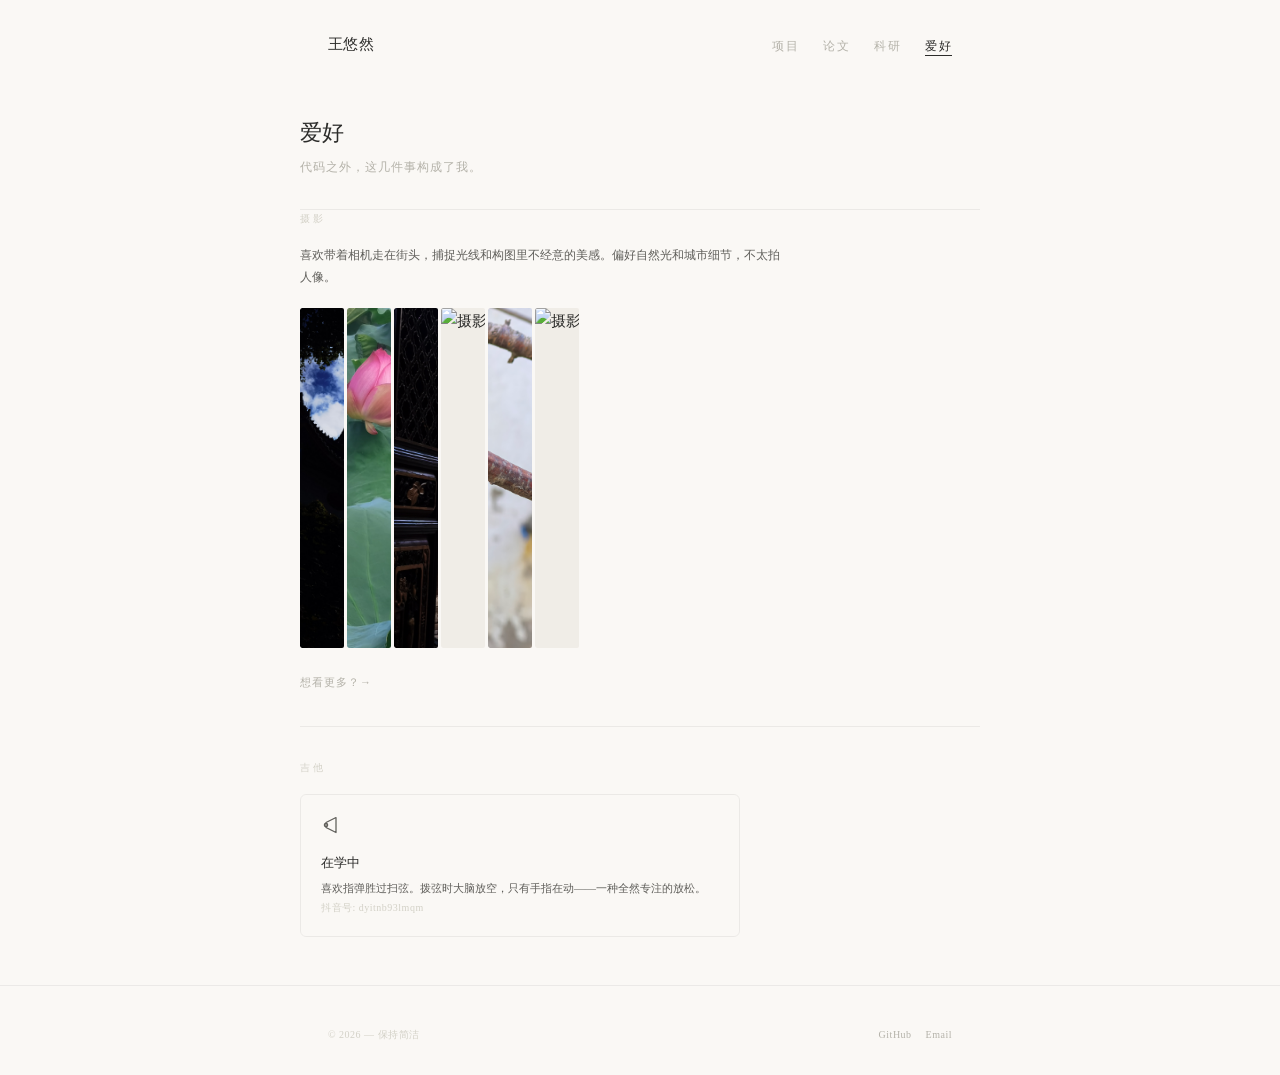
==== hobbies.html @ 381ab603 "Initial commit: personal website with projects, papers, research, hobbies sections" ====
<!DOCTYPE html>
<html lang="zh-CN">
<head>
  <meta charset="UTF-8">
  <meta name="viewport" content="width=device-width, initial-scale=1.0">
  <title>爱好 &middot; 王悠然</title>
  <link rel="stylesheet" href="style.css">
</head>
<body>

  <div class="page-turn-overlay" id="pageOverlay"></div>

  <nav class="site-nav">
    <div class="site-nav-inner">
      <a href="index.html" class="nav-logo">王悠然</a>
      <ul class="nav-links">
        <li><a href="projects.html">项目</a></li>
        <li><a href="papers.html">论文</a></li>
        <li><a href="research.html">科研</a></li>
        <li><a href="hobbies.html" class="active">爱好</a></li>
      </ul>
    </div>
  </nav>

  <div class="page-content">

    <section class="page-header site-container">
      <div class="page-title">爱好</div>
      <div class="page-subtitle">代码之外，这几件事构成了我。</div>
    </section>

    <!-- 摄影 -->
    <section class="section site-container" id="photo-gallery" style="padding-top: 0;">
      <div class="section-label">摄影</div>
      <p style="font-size: 12px; color: var(--ink-secondary); font-family: var(--serif); line-height: 1.8; margin-bottom: 20px; max-width: 480px;">
        喜欢带着相机走在街头，捕捉光线和构图里不经意的美感。偏好自然光和城市细节，不太拍人像。
      </p>

      <!-- 图片画廊 — 横向堆叠，hover 展开 -->
      <div class="gallery-stack" id="gallery">
        <div class="gallery-item" data-index="0">
          <img src="photos/IMG_20230803_162251.jpg" alt="摄影作品 1" loading="lazy">
        </div>
        <div class="gallery-item" data-index="1">
          <img src="photos/IMG_20230805_094213.jpg" alt="摄影作品 2" loading="lazy">
        </div>
        <div class="gallery-item" data-index="2">
          <img src="photos/IMG_20250801_101516.jpg" alt="摄影作品 3" loading="lazy">
        </div>
        <div class="gallery-item" data-index="3">
          <img src="photos/IMG_20250920_091611.jpg" alt="摄影作品 4" loading="lazy">
        </div>
        <div class="gallery-item" data-index="4">
          <img src="photos/IMG_20250920_091704.jpg" alt="摄影作品 5" loading="lazy">
        </div>
        <div class="gallery-item" data-index="5">
          <img src="photos/IMG_20260312_165911.jpg" alt="摄影作品 6" loading="lazy">
        </div>
      </div>

      <a href="#" class="gallery-more" onclick="return false;" title="后续接入外部相册链接">想看更多？&rarr;</a>
    </section>

    <!-- 吉他 -->
    <section class="section site-container">
      <div class="section-label">吉他</div>

      <div class="hobby-card" style="max-width: 440px;">
        <div class="hobby-icon">
          <svg width="20" height="20" viewBox="0 0 24 24" fill="none" stroke="#5F5E5A" stroke-width="1.5" stroke-linecap="round" stroke-linejoin="round"><path d="M18 3L6 9v6l12 6V3z"/><circle cx="6" cy="12" r="2"/></svg>
        </div>
        <div class="hobby-title">在学中</div>
        <div class="hobby-desc">喜欢指弹胜过扫弦。拨弦时大脑放空，只有手指在动——一种全然专注的放松。</div>

        <div class="douyin-id">抖音号: dyitnb93lmqm</div>
      </div>
    </section>

  </div>

  <footer class="site-footer">
    <div class="site-footer-inner">
      <div class="footer-copy">&copy; 2026 &mdash; 保持简洁</div>
      <div class="footer-links">
        <a href="https://github.com/youranwang-hub" target="_blank">GitHub</a>
        <a href="mailto:youranwang636@gmail.com">Email</a>
      </div>
    </div>
  </footer>

  <!-- Lightbox -->
  <div class="lightbox-overlay" id="lightbox">
    <button class="lightbox-close" id="lightboxClose" aria-label="关闭"></button>
    <button class="lightbox-nav lightbox-prev" id="lightboxPrev" aria-label="上一张"><div class="lightbox-arrow"></div></button>
    <img src="" alt="" id="lightboxImg">
    <button class="lightbox-nav lightbox-next" id="lightboxNext" aria-label="下一张"><div class="lightbox-arrow"></div></button>
    <div class="lightbox-counter" id="lightboxCounter"></div>
  </div>

  <script>
    // --- Gallery Data ---
    const galleryItems = document.querySelectorAll('.gallery-item');
    const lightbox = document.getElementById('lightbox');
    const lightboxImg = document.getElementById('lightboxImg');
    const lightboxCounter = document.getElementById('lightboxCounter');
    let currentIndex = 0;

    function openLightbox(index) {
      currentIndex = index;
      const item = galleryItems[index];
      if (!item) return;
      const img = item.querySelector('img');
      lightboxImg.src = img.src;
      lightboxImg.alt = img.alt;
      lightboxCounter.textContent = (index + 1) + ' / ' + galleryItems.length;
      lightbox.classList.add('open');
      updateNavButtons();
      document.body.style.overflow = 'hidden';
    }

    function closeLightbox() {
      lightbox.classList.remove('open');
      document.body.style.overflow = '';
    }

    function prevImage() {
      if (currentIndex > 0) {
        currentIndex--;
        const img = galleryItems[currentIndex].querySelector('img');
        lightboxImg.src = img.src;
        lightboxImg.alt = img.alt;
        lightboxCounter.textContent = (currentIndex + 1) + ' / ' + galleryItems.length;
        updateNavButtons();
      }
    }

    function nextImage() {
      if (currentIndex < galleryItems.length - 1) {
        currentIndex++;
        const img = galleryItems[currentIndex].querySelector('img');
        lightboxImg.src = img.src;
        lightboxImg.alt = img.alt;
        lightboxCounter.textContent = (currentIndex + 1) + ' / ' + galleryItems.length;
        updateNavButtons();
      }
    }

    function updateNavButtons() {
      document.getElementById('lightboxPrev').disabled = currentIndex === 0;
      document.getElementById('lightboxNext').disabled = currentIndex === galleryItems.length - 1;
    }

    // Event bindings
    galleryItems.forEach((item, i) => {
      item.addEventListener('click', () => openLightbox(i));
    });

    document.getElementById('lightboxClose').addEventListener('click', closeLightbox);
    document.getElementById('lightboxPrev').addEventListener('click', prevImage);
    document.getElementById('lightboxNext').addEventListener('click', nextImage);

    lightbox.addEventListener('click', function(e) {
      if (e.target === lightbox) closeLightbox();
    });

    document.addEventListener('keydown', function(e) {
      if (!lightbox.classList.contains('open')) return;
      if (e.key === 'Escape') closeLightbox();
      if (e.key === 'ArrowLeft') prevImage();
      if (e.key === 'ArrowRight') nextImage();
    });

    // --- Page Turn Transition ---
    document.querySelectorAll('a[href]').forEach(link => {
      const href = link.getAttribute('href');
      if (!href || href === '#' || href.startsWith('http') || href.startsWith('mailto')) return;
      link.addEventListener('click', function(e) {
        e.preventDefault();
        const overlay = document.getElementById('pageOverlay');
        overlay.classList.add('active');
        setTimeout(() => { window.location.href = href; }, 560);
      });
    });
  </script>

</body>
</html>
---- style.css ----
/* ============================================
   纸质感个人网站 - 共享样式
   ============================================ */

/* --- Reset & Base --- */
*, *::before, *::after {
  margin: 0;
  padding: 0;
  box-sizing: border-box;
}

:root {
  --paper: #FAF8F5;
  --paper-alt: #F3F0EB;
  --ink: #2C2C2A;
  --ink-secondary: #5F5E5A;
  --ink-muted: #B4B2A9;
  --ink-hint: #D3D1C7;
  --accent: #185FA5;
  --accent-warm: #BA7517;
  --serif: Georgia, 'Times New Roman', 'Noto Serif SC', serif;
  --sans: -apple-system, BlinkMacSystemFont, 'Segoe UI', 'Noto Sans SC', sans-serif;
  --transition-fast: 200ms cubic-bezier(0.25, 0.46, 0.45, 0.94);
  --transition-medium: 400ms cubic-bezier(0.25, 0.46, 0.45, 0.94);
  --transition-slow: 600ms cubic-bezier(0.25, 0.46, 0.45, 0.94);
}

html {
  scroll-behavior: smooth;
}

body {
  font-family: var(--sans);
  background: var(--paper);
  color: var(--ink);
  line-height: 1.7;
  font-size: 15px;
  min-height: 100vh;
  -webkit-font-smoothing: antialiased;
}

/* --- Page Transition Overlay --- */
.page-turn-overlay {
  position: fixed;
  top: 0;
  left: 0;
  width: 100%;
  height: 100%;
  background: var(--paper);
  z-index: 9999;
  transform: translateX(100%);
  pointer-events: none;
}

.page-turn-overlay.active {
  animation: pageTurnIn 600ms cubic-bezier(0.25, 0.46, 0.45, 0.94) forwards;
}

@keyframes pageTurnIn {
  0%   { transform: translateX(100%); }
  100% { transform: translateX(0%); }
}

@keyframes pageTurnOut {
  0%   { transform: translateX(0%); opacity: 1; }
  100% { transform: translateX(-8%); opacity: 0; }
}

/* --- Page Load Animation --- */
.page-content {
  animation: pageReveal 600ms cubic-bezier(0.25, 0.46, 0.45, 0.94) both;
}

@keyframes pageReveal {
  0%   { opacity: 0; transform: translateX(30px); }
  100% { opacity: 1; transform: translateX(0); }
}

/* --- Layout --- */
.site-container {
  max-width: 680px;
  margin: 0 auto;
  padding: 0 28px;
}

/* --- Navigation --- */
.site-nav {
  padding: 32px 0 0 0;
  margin-bottom: 8px;
}

.site-nav-inner {
  max-width: 680px;
  margin: 0 auto;
  padding: 0 28px;
  display: flex;
  align-items: center;
  justify-content: space-between;
}

.nav-logo {
  font-family: var(--serif);
  font-size: 15px;
  font-weight: 500;
  color: var(--ink);
  text-decoration: none;
  letter-spacing: 0.3px;
  transition: color var(--transition-fast);
}

.nav-logo:hover {
  color: var(--accent);
}

.nav-links {
  display: flex;
  gap: 24px;
  list-style: none;
}

.nav-links a {
  font-size: 12px;
  color: var(--ink-muted);
  text-decoration: none;
  letter-spacing: 1.5px;
  text-transform: none;
  font-family: var(--serif);
  position: relative;
  transition: color var(--transition-fast);
}

.nav-links a::after {
  content: '';
  position: absolute;
  bottom: -2px;
  left: 0;
  width: 0;
  height: 0.5px;
  background: var(--ink);
  transition: width var(--transition-medium);
}

.nav-links a:hover {
  color: var(--ink);
}

.nav-links a:hover::after {
  width: 100%;
}

.nav-links a.active {
  color: var(--ink);
}

.nav-links a.active::after {
  width: 100%;
}

/* --- Header / Hero --- */
.hero {
  padding: 56px 0 40px 0;
}

.hero-name {
  font-family: var(--serif);
  font-size: 28px;
  font-weight: 500;
  color: var(--ink);
  letter-spacing: 0.5px;
  margin-bottom: 6px;
}

.hero-tagline {
  font-family: var(--serif);
  font-size: 12px;
  color: var(--ink-muted);
  letter-spacing: 1px;
  margin-bottom: 20px;
}

.hero-divider {
  width: 28px;
  height: 0.5px;
  background: var(--ink-hint);
  margin-bottom: 18px;
}

.hero-desc {
  font-size: 14px;
  color: var(--ink-secondary);
  line-height: 1.9;
  max-width: 440px;
  margin-bottom: 20px;
}

.hero-links {
  display: flex;
  gap: 18px;
}

.hero-links a {
  font-size: 12px;
  color: var(--ink-muted);
  text-decoration: none;
  font-family: var(--serif);
  letter-spacing: 0.5px;
  position: relative;
  transition: color var(--transition-fast);
}

.hero-links a::after {
  content: '';
  position: absolute;
  bottom: -1px;
  left: 0;
  width: 0;
  height: 0.5px;
  background: var(--ink-muted);
  transition: width var(--transition-medium);
}

.hero-links a:hover {
  color: var(--accent);
}

.hero-links a:hover::after {
  width: 100%;
  background: var(--accent);
}

/* --- Section --- */
.section {
  padding: 32px 0;
  border-top: 0.5px solid rgba(0,0,0,0.06);
}

.section-label {
  font-family: var(--serif);
  font-size: 10px;
  color: var(--ink-hint);
  letter-spacing: 3px;
  text-transform: uppercase;
  margin-bottom: 18px;
}

/* --- Project Card --- */
.project-card {
  padding: 18px 0;
  border-bottom: 0.5px solid rgba(0,0,0,0.04);
  cursor: pointer;
  transition: background var(--transition-fast);
  margin: 0 -8px;
  padding-left: 8px;
  padding-right: 8px;
  border-radius: 4px;
}

.project-card:first-of-type {
  border-top: 0.5px solid rgba(0,0,0,0.04);
}

.project-card:hover {
  background: rgba(0,0,0,0.015);
}

.project-card-header {
  display: flex;
  align-items: baseline;
  justify-content: space-between;
  gap: 12px;
  flex-wrap: wrap;
}

.project-title {
  font-size: 14px;
  font-weight: 500;
  color: var(--ink);
  position: relative;
  display: inline;
}

.project-card:hover .project-title {
  color: var(--accent);
}

.project-title-underline {
  position: absolute;
  bottom: -1px;
  left: 0;
  width: 0;
  height: 0.5px;
  background: var(--accent);
  transition: width var(--transition-medium);
}

.project-card:hover .project-title-underline {
  width: 100%;
}

.project-year {
  font-size: 11px;
  color: var(--ink-hint);
  font-family: var(--serif);
  flex-shrink: 0;
}

.project-desc {
  font-size: 12px;
  color: var(--ink-secondary);
  line-height: 1.7;
  margin-top: 4px;
  font-family: var(--serif);
}

.project-tags {
  display: flex;
  gap: 8px;
  margin-top: 8px;
  flex-wrap: wrap;
}

.project-tag {
  font-size: 10px;
  color: var(--ink-muted);
  letter-spacing: 0.5px;
  padding: 2px 0;
}

/* --- Expandable Detail --- */
.project-detail {
  max-height: 0;
  overflow: hidden;
  transition: max-height var(--transition-medium), opacity var(--transition-medium);
  opacity: 0;
}

.project-detail.open {
  max-height: 600px;
  opacity: 1;
}

.project-detail-inner {
  padding: 14px 0 6px 0;
  font-size: 12.5px;
  color: var(--ink-secondary);
  line-height: 1.85;
}

.project-detail-inner a {
  color: var(--accent);
  text-decoration: none;
  position: relative;
}

.project-detail-inner a::after {
  content: '';
  position: absolute;
  bottom: -1px;
  left: 0;
  width: 0;
  height: 0.5px;
  background: var(--accent);
  transition: width var(--transition-medium);
}

.project-detail-inner a:hover::after {
  width: 100%;
}

.expand-icon {
  display: inline-block;
  transition: transform var(--transition-fast);
  font-size: 10px;
  color: var(--ink-hint);
  margin-left: 4px;
}

.expand-icon.open {
  transform: rotate(90deg);
}

/* --- Writing Entry --- */
.writing-entry {
  padding: 16px 0;
  border-bottom: 0.5px solid rgba(0,0,0,0.04);
}

.writing-entry:first-of-type {
  border-top: 0.5px solid rgba(0,0,0,0.04);
}

.writing-date {
  font-size: 10px;
  color: var(--ink-hint);
  font-family: var(--serif);
  letter-spacing: 2px;
  margin-bottom: 4px;
}

.writing-title {
  font-size: 14px;
  font-weight: 500;
  color: var(--ink);
  text-decoration: none;
  display: inline;
  position: relative;
  transition: color var(--transition-fast);
}

.writing-title::after {
  content: '';
  position: absolute;
  bottom: -1px;
  left: 0;
  width: 0;
  height: 0.5px;
  background: var(--ink);
  transition: width var(--transition-medium);
}

.writing-title:hover {
  color: var(--accent);
}

.writing-title:hover::after {
  width: 100%;
  background: var(--accent);
}

.writing-excerpt {
  font-size: 12px;
  color: var(--ink-secondary);
  line-height: 1.7;
  margin-top: 4px;
  font-family: var(--serif);
}

/* --- Now Section --- */
.now-grid {
  display: grid;
  grid-template-columns: repeat(auto-fit, minmax(140px, 1fr));
  gap: 16px;
}

.now-item-label {
  font-size: 10px;
  color: var(--ink-hint);
  font-family: var(--serif);
  letter-spacing: 1.5px;
  margin-bottom: 4px;
}

.now-item-value {
  font-size: 13px;
  color: var(--ink);
  line-height: 1.5;
}

/* --- Footer --- */
.site-footer {
  padding: 40px 0 32px 0;
  margin-top: 16px;
  border-top: 0.5px solid rgba(0,0,0,0.06);
}

.site-footer-inner {
  max-width: 680px;
  margin: 0 auto;
  padding: 0 28px;
  display: flex;
  justify-content: space-between;
  align-items: center;
  flex-wrap: wrap;
  gap: 8px;
}

.footer-copy {
  font-size: 10px;
  color: var(--ink-hint);
  font-family: var(--serif);
  letter-spacing: 0.5px;
}

.footer-links {
  display: flex;
  gap: 14px;
}

.footer-links a {
  font-size: 10px;
  color: var(--ink-muted);
  text-decoration: none;
  font-family: var(--serif);
  letter-spacing: 0.5px;
  transition: color var(--transition-fast);
}

.footer-links a:hover {
  color: var(--ink);
}

/* --- Back Link --- */
.back-link {
  display: inline-flex;
  align-items: center;
  gap: 6px;
  font-size: 12px;
  color: var(--ink-muted);
  text-decoration: none;
  font-family: var(--serif);
  letter-spacing: 0.5px;
  margin-bottom: 24px;
  transition: color var(--transition-fast);
}

.back-link:hover {
  color: var(--accent);
}

.back-arrow {
  display: inline-block;
  transition: transform var(--transition-fast);
}

.back-link:hover .back-arrow {
  transform: translateX(-3px);
}

/* --- Project Detail Page --- */
.detail-meta {
  display: flex;
  gap: 24px;
  flex-wrap: wrap;
  margin: 16px 0 24px 0;
}

.detail-meta-item {
  font-size: 11px;
  color: var(--ink-muted);
  font-family: var(--serif);
}

.detail-meta-item span {
  color: var(--ink-secondary);
}

.detail-body {
  font-size: 13.5px;
  color: var(--ink-secondary);
  line-height: 1.9;
  max-width: 600px;
}

.detail-body p {
  margin-bottom: 16px;
}

.detail-body h3 {
  font-size: 14px;
  font-weight: 500;
  color: var(--ink);
  margin: 28px 0 10px 0;
}

.detail-body a {
  color: var(--accent);
  text-decoration: none;
  position: relative;
}

.detail-body a::after {
  content: '';
  position: absolute;
  bottom: -1px;
  left: 0;
  width: 0;
  height: 0.5px;
  background: var(--accent);
  transition: width var(--transition-medium);
}

.detail-body a:hover::after {
  width: 100%;
}

/* --- Page Header (sub pages) --- */
.page-header {
  padding: 48px 0 32px 0;
}

.page-title {
  font-family: var(--serif);
  font-size: 22px;
  font-weight: 500;
  color: var(--ink);
  letter-spacing: 0.3px;
  margin-bottom: 6px;
}

.page-subtitle {
  font-size: 12px;
  color: var(--ink-muted);
  font-family: var(--serif);
  letter-spacing: 1px;
}

/* --- Award Badge --- */
.award-badge {
  display: inline-block;
  font-size: 10px;
  color: #BA7517;
  background: #FAEEDA;
  padding: 1px 8px;
  border-radius: 3px;
  font-family: var(--serif);
  letter-spacing: 0.5px;
  margin-right: 8px;
}

.writing-entry .wrapper {
  margin-bottom: 4px;
  display: flex;
  align-items: center;
  flex-wrap: wrap;
}

/* --- Hobby Cards --- */
.hobby-grid {
  display: grid;
  grid-template-columns: repeat(auto-fit, minmax(200px, 1fr));
  gap: 16px;
}

.hobby-card {
  padding: 20px;
  border: 0.5px solid rgba(0,0,0,0.06);
  border-radius: 6px;
  transition: background var(--transition-fast);
}

.hobby-card:hover {
  background: rgba(0,0,0,0.015);
}

.hobby-icon {
  margin-bottom: 10px;
}

.hobby-title {
  font-size: 13px;
  font-weight: 500;
  color: var(--ink);
  margin-bottom: 4px;
}

.hobby-desc {
  font-size: 11px;
  color: var(--ink-secondary);
  font-family: var(--serif);
  line-height: 1.7;
}

/* --- Photo Gallery — Horizontal Stack --- */
.gallery-stack {
  display: flex;
  flex-direction: row;
  height: 340px;
  margin-bottom: 20px;
  overflow: hidden;
}

.gallery-item {
  flex: 0 0 44px;
  transition: flex 500ms cubic-bezier(0.25, 0.46, 0.45, 0.94);
  overflow: hidden;
  cursor: pointer;
  border-radius: 2px;
}

.gallery-item + .gallery-item {
  margin-left: 3px;
}

.gallery-item:hover {
  flex: 0 0 300px;
}

.gallery-item img {
  width: 300px;
  height: 340px;
  object-fit: cover;
  display: block;
  min-width: 300px;
  background: #F0EDE7;
  border-radius: 2px;
}

.gallery-more {
  display: inline-block;
  font-size: 11px;
  color: var(--ink-muted);
  text-decoration: none;
  font-family: var(--serif);
  letter-spacing: 1px;
  transition: color var(--transition-fast);
  position: relative;
}

.gallery-more::after {
  content: '';
  position: absolute;
  bottom: -1px;
  left: 0;
  width: 0;
  height: 0.5px;
  background: var(--ink-muted);
  transition: width var(--transition-medium);
}

.gallery-more:hover {
  color: var(--ink);
}

.gallery-more:hover::after {
  width: 100%;
}

/* --- Lightbox --- */
.lightbox-overlay {
  position: fixed;
  top: 0;
  left: 0;
  width: 100%;
  height: 100%;
  background: rgba(28, 28, 26, 0.94);
  z-index: 10000;
  display: flex;
  align-items: center;
  justify-content: center;
  opacity: 0;
  pointer-events: none;
  transition: opacity 300ms ease;
}

.lightbox-overlay.open {
  opacity: 1;
  pointer-events: auto;
}

.lightbox-overlay img {
  max-width: 88vw;
  max-height: 85vh;
  object-fit: contain;
  border-radius: 2px;
  box-shadow: 0 2px 40px rgba(0,0,0,0.3);
  transform: scale(0.95);
  transition: transform 300ms ease;
}

.lightbox-overlay.open img {
  transform: scale(1);
}

.lightbox-close {
  position: absolute;
  top: 28px;
  right: 32px;
  width: 36px;
  height: 36px;
  background: none;
  border: none;
  cursor: pointer;
  display: flex;
  align-items: center;
  justify-content: center;
  opacity: 0.6;
  transition: opacity var(--transition-fast);
}

.lightbox-close:hover {
  opacity: 1;
}

.lightbox-close::before,
.lightbox-close::after {
  content: '';
  position: absolute;
  width: 20px;
  height: 1px;
  background: #E8E6DD;
}

.lightbox-close::before { transform: rotate(45deg); }
.lightbox-close::after  { transform: rotate(-45deg); }

.lightbox-nav {
  position: absolute;
  top: 50%;
  transform: translateY(-50%);
  width: 48px;
  height: 48px;
  background: none;
  border: none;
  cursor: pointer;
  opacity: 0.5;
  transition: opacity var(--transition-fast);
  display: flex;
  align-items: center;
  justify-content: center;
}

.lightbox-nav:hover { opacity: 0.9; }
.lightbox-nav:disabled { opacity: 0.15; cursor: default; }

.lightbox-prev { left: 16px; }
.lightbox-next { right: 16px; }

.lightbox-arrow {
  width: 10px;
  height: 10px;
  border-top: 1px solid #E8E6DD;
  border-right: 1px solid #E8E6DD;
}

.lightbox-prev .lightbox-arrow { transform: rotate(-135deg); }
.lightbox-next .lightbox-arrow { transform: rotate(45deg); }

.lightbox-counter {
  position: absolute;
  bottom: 32px;
  left: 50%;
  transform: translateX(-50%);
  font-size: 11px;
  color: rgba(232,230,221,0.5);
  font-family: var(--serif);
  letter-spacing: 1px;
}

/* --- Douyin Link --- */
.douyin-link {
  display: inline-flex;
  align-items: center;
  gap: 6px;
  font-size: 12px;
  color: var(--accent);
  text-decoration: none;
  font-family: var(--serif);
  letter-spacing: 0.5px;
  margin-top: 10px;
  transition: color var(--transition-fast);
}

.douyin-link:hover {
  color: var(--ink);
}

.douyin-id {
  font-size: 10px;
  color: var(--ink-hint);
  font-family: var(--serif);
  letter-spacing: 0.5px;
  margin-top: 2px;
}

/* --- Responsive --- */
@media (max-width: 640px) {
  .gallery-stack {
    flex-wrap: wrap;
    height: auto;
    gap: 4px;
  }
  .gallery-item {
    flex: 0 0 calc(50% - 2px) !important;
    height: 160px;
    margin-left: 0 !important;
  }
  .gallery-item img {
    width: 100%;
    height: 160px;
    min-width: 0;
  }
  .lightbox-close {
    top: 16px;
    right: 16px;
  }
  .lightbox-prev { left: 6px; }
  .lightbox-next { right: 6px; }
  .lightbox-nav { width: 40px; height: 40px; }
}
@media (max-width: 640px) {
  .site-container {
    padding: 0 20px;
  }
  .site-nav-inner {
    padding: 0 20px;
  }
  .hero-name {
    font-size: 22px;
  }
  .nav-links {
    gap: 14px;
  }
  .now-grid {
    grid-template-columns: 1fr 1fr;
  }
}
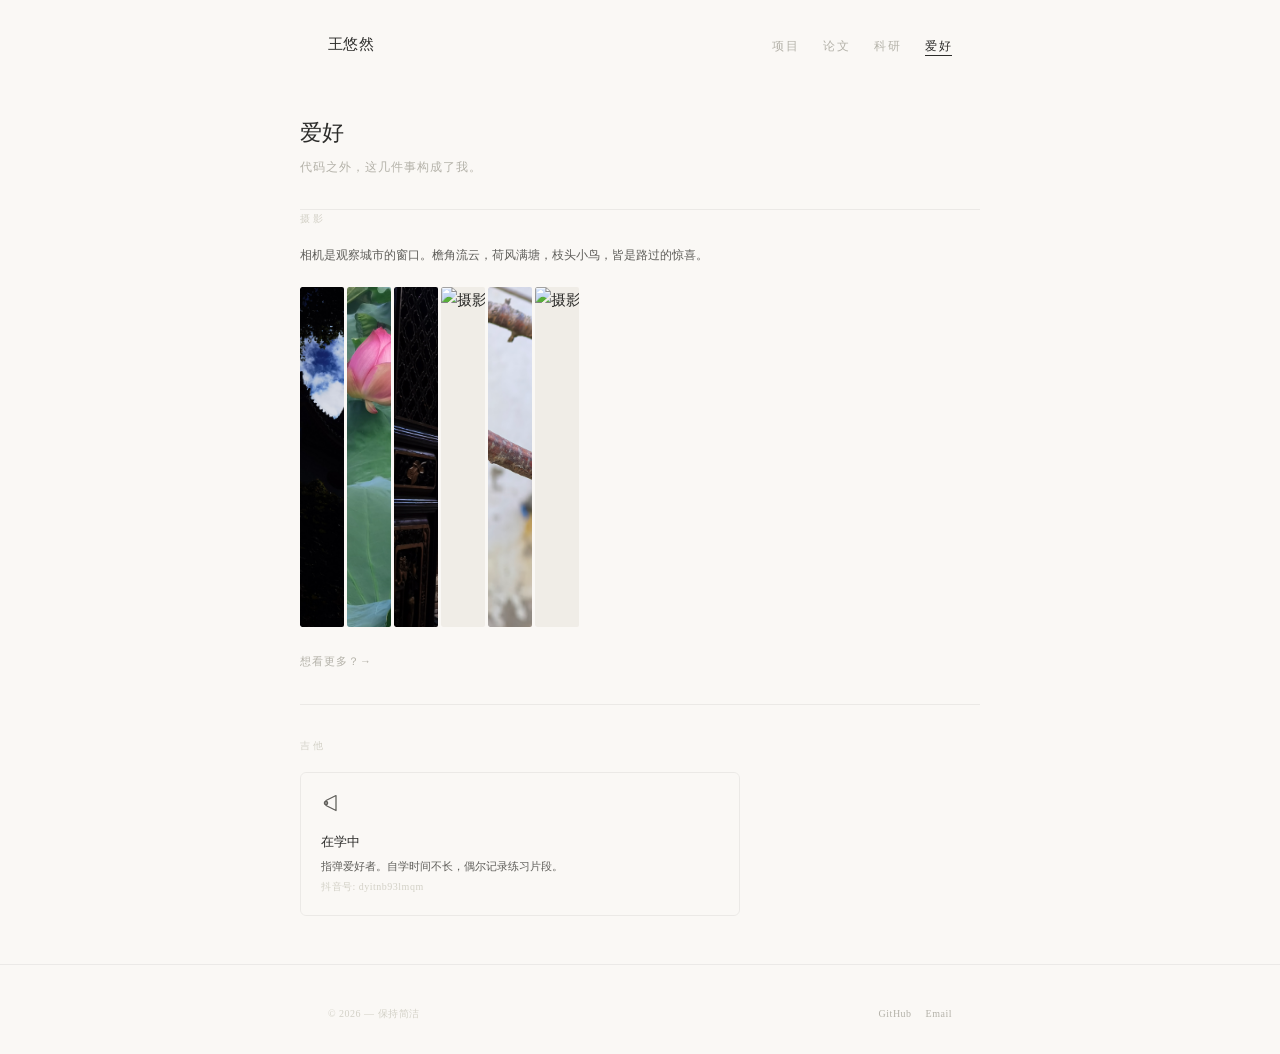
==== commit 94cbd605: "更新个人主页内容与交互细节 - 更新首页简介、摄影描述及吉他爱好文案 - 替换并完善项目（Memolog、Unwinged、智能物流终端）信息与标签 - 调整奖项日期与摘要，新增论文页卡片展开交互功能" ====
--- a/hobbies.html
+++ b/hobbies.html
@@ -33,7 +33,7 @@
     <section class="section site-container" id="photo-gallery" style="padding-top: 0;">
       <div class="section-label">摄影</div>
       <p style="font-size: 12px; color: var(--ink-secondary); font-family: var(--serif); line-height: 1.8; margin-bottom: 20px; max-width: 480px;">
-        喜欢带着相机走在街头，捕捉光线和构图里不经意的美感。偏好自然光和城市细节，不太拍人像。
+        相机是观察城市的窗口。檐角流云，荷风满塘，枝头小鸟，皆是路过的惊喜。
       </p>
 
       <!-- 图片画廊 — 横向堆叠，hover 展开 -->
@@ -70,7 +70,7 @@
           <svg width="20" height="20" viewBox="0 0 24 24" fill="none" stroke="#5F5E5A" stroke-width="1.5" stroke-linecap="round" stroke-linejoin="round"><path d="M18 3L6 9v6l12 6V3z"/><circle cx="6" cy="12" r="2"/></svg>
         </div>
         <div class="hobby-title">在学中</div>
-        <div class="hobby-desc">喜欢指弹胜过扫弦。拨弦时大脑放空，只有手指在动——一种全然专注的放松。</div>
+        <div class="hobby-desc">指弹爱好者。自学时间不长，偶尔记录练习片段。</div>
 
         <div class="douyin-id">抖音号: dyitnb93lmqm</div>
       </div>
